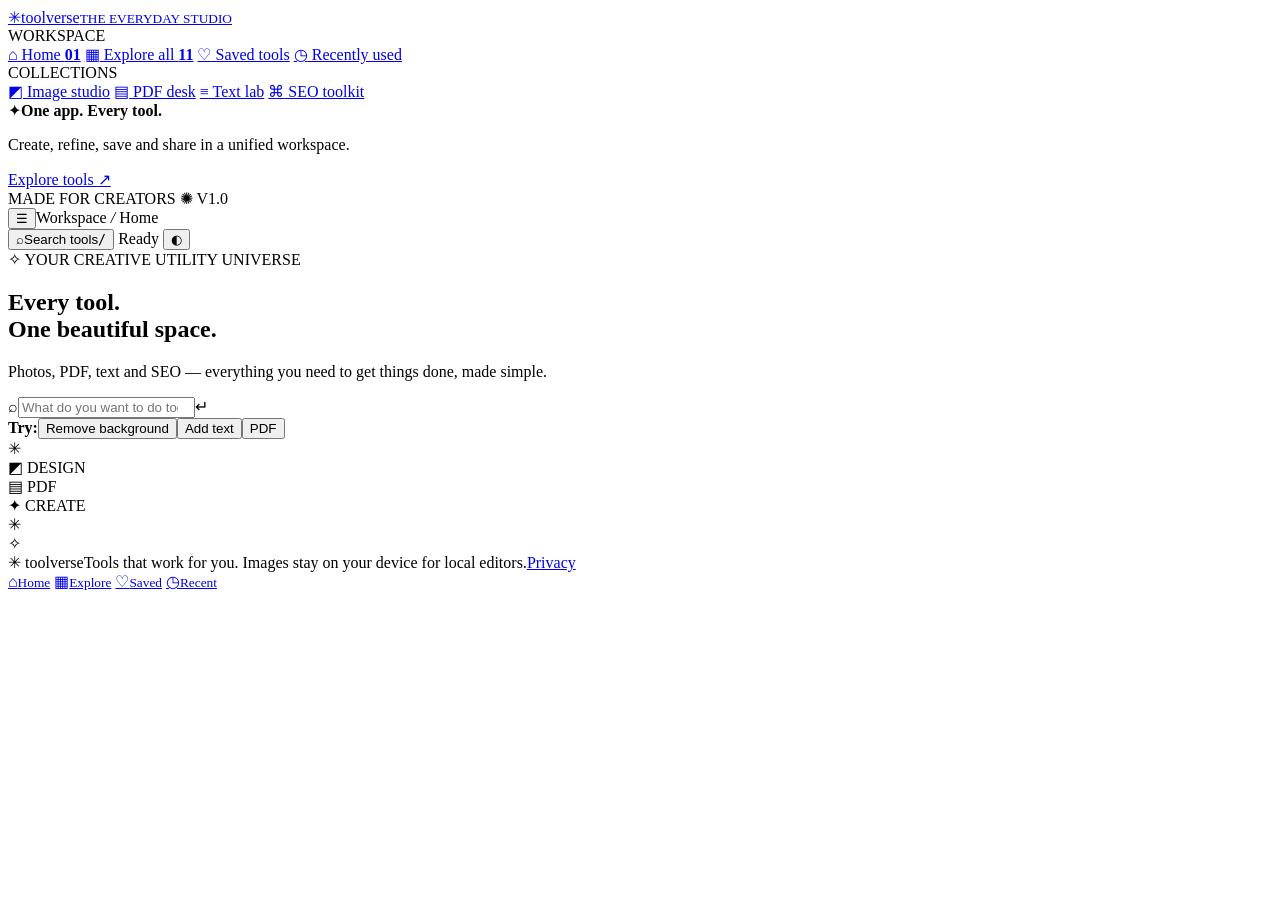
==== index.html @ 27af2f19 "Initialize Toolverse native-style utility workspace" ====
<!doctype html>
<html lang="en">
<head>
  <meta charset="utf-8">
  <meta name="viewport" content="width=device-width, initial-scale=1, viewport-fit=cover">
  <meta name="theme-color" content="#101124">
  <meta name="description" content="Toolverse: free photo tools, PDF editing, text converters and SEO utilities in one easy workspace.">
  <meta name="robots" content="index,follow">
  <title>Toolverse — All your everyday tools in one app</title>
  <link rel="icon" href="./assets/icon.svg" type="image/svg+xml">
  <link rel="stylesheet" href="./assets/styles.css">
</head>
<body>
  <div class="bg-orbs" aria-hidden="true"><i></i><i></i><i></i></div>
  <div class="app">
    <aside class="sidebar" aria-label="Main navigation">
      <a href="./" class="brand" data-nav="home"><span class="brand-icon">✳</span><span>tool<span class="brand-accent">verse</span><small>THE EVERYDAY STUDIO</small></span></a>
      <div class="side-caption">WORKSPACE</div>
      <nav class="side-links" id="sideNav">
        <a href="#home" data-nav="home" class="active"><span>⌂</span> Home <b>01</b></a>
        <a href="#explore" data-nav="explore"><span>▦</span> Explore all <b>11</b></a>
        <a href="#saved" data-nav="saved"><span>♡</span> Saved tools</a>
        <a href="#recent" data-nav="recent"><span>◷</span> Recently used</a>
      </nav>
      <div class="side-caption">COLLECTIONS</div>
      <nav class="side-links" id="categoryNav">
        <a href="#category/image" data-category="image"><span>◩</span> Image studio</a>
        <a href="#category/pdf" data-category="pdf"><span>▤</span> PDF desk</a>
        <a href="#category/text" data-category="text"><span>≡</span> Text lab</a>
        <a href="#category/seo" data-category="seo"><span>⌘</span> SEO toolkit</a>
      </nav>
      <div class="side-panel"><span class="side-panel-dot">✦</span><strong>One app. Every tool.</strong><p>Create, refine, save and share in a unified workspace.</p><a href="#explore">Explore tools <span>↗</span></a></div>
      <div class="sidebar-footer">MADE FOR CREATORS <span>✺</span> V1.0</div>
    </aside>
    <div class="main-shell">
      <header class="topbar">
        <div class="top-left"><button class="icon-btn menu-btn" type="button" id="menuBtn" aria-label="Open menu">☰</button><span class="breadcrumb" id="breadcrumb">Workspace <em>/</em> Home</span></div>
        <div class="top-actions">
          <button class="mini-search" type="button" id="searchFocus"><span>⌕</span><span>Search tools</span><kbd>/</kbd></button>
          <span class="online-pill" id="networkBadge"><i></i> Ready</span>
          <button class="icon-btn" type="button" id="themeBtn" aria-label="Toggle color theme" title="Toggle theme">◐</button>
        </div>
      </header>
      <main id="main" tabindex="-1">
        <section class="hero" aria-labelledby="mainTitle">
          <div class="hero-copy">
            <div class="eyebrow"><span>✧</span> YOUR CREATIVE UTILITY UNIVERSE <span class="eyebrow-line"></span></div>
            <h1 id="mainTitle">Every tool.<br><span>One beautiful</span> space<span class="accent-dot">.</span></h1>
            <p>Photos, PDF, text and SEO — everything you need to get things done, made simple.</p>
            <div class="search-wrap"><span class="search-glyph">⌕</span><input id="searchInput" type="search" placeholder="What do you want to do today?" aria-label="Search tools" autocomplete="off"><span class="search-key">↵</span></div>
            <div class="hero-trends"><strong>Try:</strong><button data-search="Remove background">Remove background</button><button data-search="Add text">Add text</button><button data-search="PDF">PDF</button></div>
          </div>
          <div class="hero-art" aria-hidden="true"><div class="art-ring ring-1"></div><div class="art-ring ring-2"></div><div class="art-center">✳</div><div class="art-float one"><span>◩</span> DESIGN</div><div class="art-float two"><span>▤</span> PDF</div><div class="art-float three"><span>✦</span> CREATE</div><div class="art-spark one">✳</div><div class="art-spark two">✧</div></div>
        </section>
        <div id="dynamic"></div>
        <noscript><section class="fallback"><h2>Explore 11 tools</h2><p>Enable JavaScript to use the tools.</p><p>Image overlays, add text to photo, simple background eraser, black and white converter, blur photo, PDF page numbers, case converter, canonical tag generator, Blogger sitemap helper, AMP HTML audit and hreflang checker.</p></section></noscript>
      </main>
      <footer class="footer"><span>✳ toolverse</span><span>Tools that work for you. Images stay on your device for local editors.</span><a href="./privacy.html">Privacy</a></footer>
    </div>
  </div>
  <nav class="bottom-nav" aria-label="Mobile navigation">
    <a href="#home" data-nav="home" class="active"><span>⌂</span><small>Home</small></a>
    <a href="#explore" data-nav="explore"><span>▦</span><small>Explore</small></a>
    <a href="#saved" data-nav="saved"><span>♡</span><small>Saved</small></a>
    <a href="#recent" data-nav="recent"><span>◷</span><small>Recent</small></a>
  </nav>
  <div id="drawerShade" class="drawer-shade" hidden></div>
  <div id="toast" role="status" aria-live="polite"></div>
  <script defer src="./assets/app.js"></script>
  <script defer src="./assets/tools.js"></script>
</body>
</html>
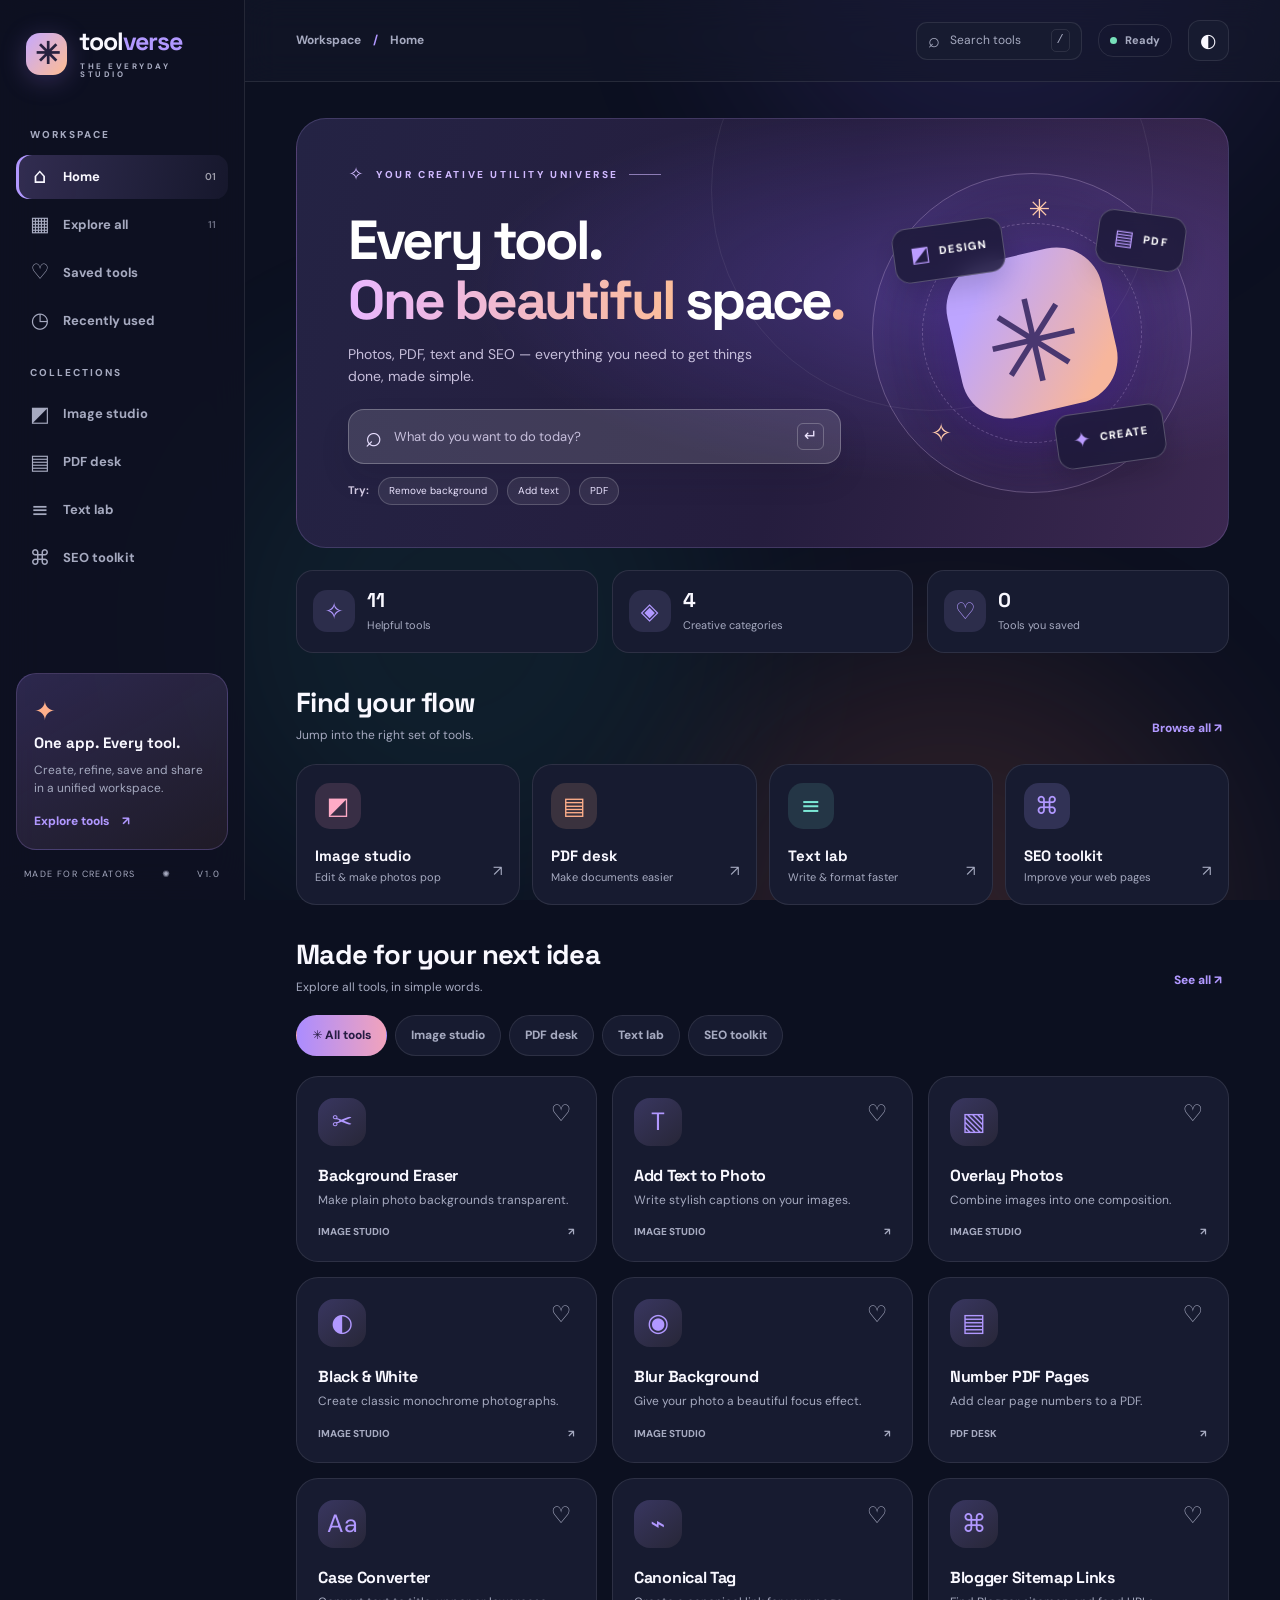
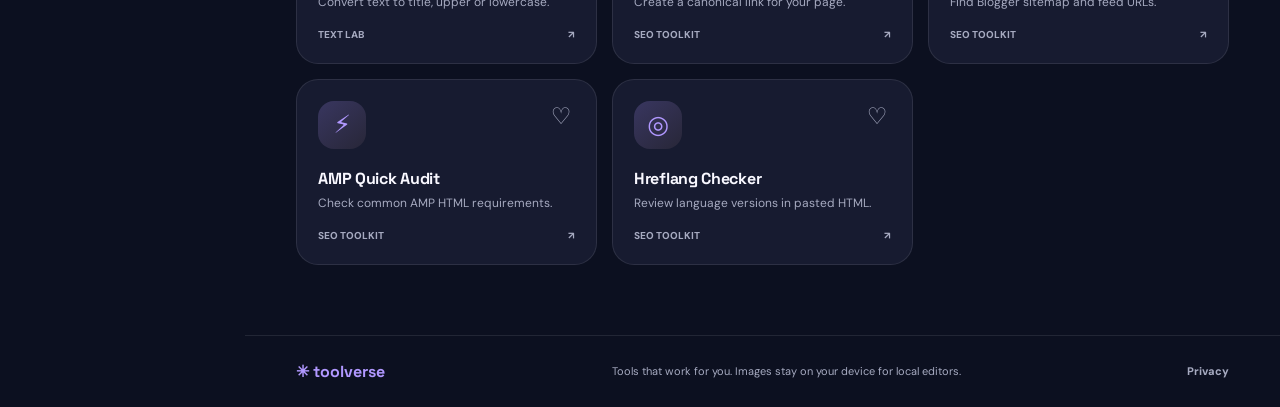
==== commit 66ecc3cb: "Enable installable web app manifest" ====
--- a/index.html
+++ b/index.html
@@ -8,6 +8,8 @@
   <meta name="robots" content="index,follow">
   <title>Toolverse — All your everyday tools in one app</title>
   <link rel="icon" href="./assets/icon.svg" type="image/svg+xml">
+  <link rel="manifest" href="./manifest.webmanifest">
+  <meta name="apple-mobile-web-app-capable" content="yes">
   <link rel="stylesheet" href="./assets/styles.css">
 </head>
 <body>
--- a/assets/styles.css
+++ b/assets/styles.css
@@ -0,0 +1,23 @@
+@import url('https://fonts.googleapis.com/css2?family=DM+Sans:wght@400;500;600;700;800&family=Space+Grotesk:wght@400;500;600;700&display=swap');
+:root{color-scheme:dark;--bg:#0c1020;--panel:#171b30;--panel2:#20243b;--ink:#f9f8ff;--muted:#a6aac0;--line:rgba(255,255,255,.095);--violet:#b198ff;--peach:#ffaf8b;--mint:#7ce9d6;--sky:#9bd2ff;--shadow:0 16px 44px rgba(0,0,0,.22);--radius:24px;--side:245px}
+:root.light{color-scheme:light;--bg:#f7f5ff;--panel:#fff;--panel2:#f0eefe;--ink:#1e1b37;--muted:#68647b;--line:rgba(32,28,64,.10);--violet:#7050dc;--peach:#c25c4c;--mint:#087b6b;--sky:#375cbd;--shadow:0 16px 40px rgba(48,34,101,.09)}
+*{box-sizing:border-box}html{scroll-behavior:smooth;-webkit-text-size-adjust:100%}body{margin:0;background:var(--bg);color:var(--ink);font:15px/1.55 'DM Sans',system-ui,sans-serif;min-height:100vh}a{color:inherit;text-decoration:none}button,input,textarea,select{font:inherit}button{cursor:pointer}button:disabled{opacity:.52;cursor:not-allowed}img,canvas{max-width:100%}input,textarea,select{color:var(--ink)}::selection{background:rgba(178,150,255,.36)}:focus-visible{outline:3px solid var(--mint);outline-offset:3px}[hidden]{display:none!important}
+.bg-orbs{pointer-events:none;position:fixed;inset:0;overflow:hidden;z-index:-1}.bg-orbs i{position:absolute;width:530px;height:530px;border-radius:50%;filter:blur(100px);opacity:.13}.bg-orbs i:nth-child(1){background:#815dff;top:-330px;right:1%}.bg-orbs i:nth-child(2){background:#ff835e;bottom:-290px;right:5%}.bg-orbs i:nth-child(3){background:#40efdb;top:40%;left:15%;opacity:.065}
+.app{display:flex;max-width:1900px;margin:0 auto}.sidebar{position:sticky;top:0;height:100dvh;width:var(--side);flex-shrink:0;display:flex;flex-direction:column;padding:28px 16px 18px;background:rgba(15,17,34,.78);border-right:1px solid var(--line);backdrop-filter:blur(18px);z-index:20}.light .sidebar{background:rgba(255,255,255,.79)}
+.brand{display:flex;align-items:center;gap:12px;padding:0 10px 26px;font-family:'Space Grotesk',sans-serif;font-size:25px;font-weight:700;letter-spacing:-1.2px;line-height:1.1}.brand-icon{background:linear-gradient(130deg,#c5a8ff,#ffbd92);box-shadow:0 5px 26px rgba(168,129,255,.25);color:#27213f;width:42px;height:42px;border-radius:14px;display:grid;place-items:center;font-size:30px}.brand-accent{color:var(--violet)}.brand small{display:block;color:var(--muted);font-family:'DM Sans',sans-serif;font-size:8px;font-weight:800;letter-spacing:2.5px;margin:6px 0 0 1px}
+.side-caption{margin:22px 14px 12px;color:var(--muted);font-size:10px;letter-spacing:2px;font-weight:800}.side-links{display:grid;gap:4px}.side-links a{min-height:44px;border-radius:13px;display:flex;align-items:center;gap:11px;padding:0 12px;color:var(--muted);font-size:13px;font-weight:700;transition:background .2s,color .2s}.side-links a>span{font-size:21px;font-weight:400;width:24px;text-align:center}.side-links a b{margin-left:auto;font-size:10px;font-weight:600;opacity:.6}.side-links a.active,.side-links a:hover{background:linear-gradient(100deg,rgba(180,149,255,.22),rgba(180,149,255,.055));color:var(--ink)}.side-links a.active{box-shadow:inset 3px 0 var(--violet)}
+.side-panel{margin-top:auto;background:linear-gradient(150deg,rgba(163,131,250,.21),rgba(255,169,127,.075));border:1px solid rgba(183,153,255,.21);padding:17px;border-radius:20px}.side-panel-dot{color:var(--peach);font-size:26px}.side-panel strong{display:block;font-family:'Space Grotesk';font-size:15px}.side-panel p{font-size:12px;color:var(--muted);margin:6px 0 11px}.side-panel a{font-size:12px;font-weight:800;color:var(--violet)}.side-panel a span{margin-left:10px}.sidebar-footer{padding:18px 8px 0;color:var(--muted);font-size:9px;letter-spacing:1.4px;display:flex;justify-content:space-between}
+.main-shell{flex:1;min-width:0}.topbar{height:82px;display:flex;align-items:center;justify-content:space-between;gap:12px;padding:0 clamp(22px,4vw,57px);border-bottom:1px solid var(--line);background:rgba(20,24,43,.55);backdrop-filter:blur(16px);position:sticky;top:0;z-index:12}.light .topbar{background:rgba(255,255,255,.76)}.top-left,.top-actions{display:flex;align-items:center;gap:16px}.breadcrumb{color:var(--muted);font-size:12px;font-weight:700}.breadcrumb em{font-style:normal;padding:0 9px;color:var(--violet)}.icon-btn{width:41px;height:41px;border:1px solid var(--line);background:var(--panel);border-radius:12px;color:var(--ink);font-size:19px;display:grid;place-items:center}.menu-btn{display:none}.mini-search{min-width:166px;height:38px;border:1px solid var(--line);background:var(--panel);border-radius:11px;color:var(--muted);display:flex;gap:10px;align-items:center;padding:0 11px;font-size:12px}.mini-search span:first-child{font-size:20px}.mini-search kbd{margin-left:auto;border:1px solid var(--line);border-radius:5px;padding:1px 5px}.online-pill{white-space:nowrap;border:1px solid var(--line);padding:7px 11px;border-radius:15px;font-size:11px;font-weight:800;color:var(--muted)}.online-pill i{display:inline-block;width:7px;height:7px;margin-right:5px;border-radius:50%;background:#77e0ba}.online-pill.offline i{background:#ff9e8d}
+main{min-height:calc(100vh - 150px);padding:36px clamp(22px,4vw,57px) 70px;max-width:1580px;margin:0 auto}
+.hero{position:relative;border:1px solid rgba(194,170,255,.18);border-radius:30px;min-height:350px;overflow:hidden;background:radial-gradient(ellipse at 72% 40%,rgba(134,98,255,.31),transparent 53%),linear-gradient(105deg,#242344,#251d3e 55%,#3c2851);padding:42px clamp(25px,4vw,55px);display:flex;align-items:center;justify-content:space-between;isolation:isolate}.light .hero{background:linear-gradient(110deg,#eae4ff,#fde8e6)}.hero:before{content:'';position:absolute;width:440px;height:440px;border-radius:50%;border:1px solid rgba(255,255,255,.065);right:8%;top:-150px;pointer-events:none}.hero-copy{max-width:600px;z-index:1}.eyebrow{font-size:10px;letter-spacing:2.6px;color:#d0b9ff;font-weight:800;display:flex;gap:10px;align-items:center}.light .eyebrow{color:#775abb}.eyebrow span:first-child{font-size:18px}.eyebrow-line{display:block;width:32px;height:1px;background:currentColor;opacity:.6}.hero h1{font:700 clamp(37px,4.3vw,66px)/1.09 'Space Grotesk',sans-serif;letter-spacing:-2.8px;margin:21px 0 14px;color:#fff}.light .hero h1{color:#2e2146}.hero h1>span{background:linear-gradient(90deg,#e9b7ff,#fabc9a);color:transparent;background-clip:text}.light .hero h1>span{background-image:linear-gradient(90deg,#7551bb,#d56d6a)}.accent-dot{color:#ffbe9c!important;background:none!important}.hero p{color:#c7bfdc;max-width:440px;margin:0 0 22px;font-size:14px}.light .hero p{color:#635674}
+.search-wrap{width:min(100%,493px);height:55px;display:flex;align-items:center;gap:10px;border:1px solid rgba(255,255,255,.25);border-radius:16px;background:rgba(255,255,255,.13);padding:0 16px;box-shadow:0 15px 30px rgba(19,16,44,.1)}.light .search-wrap{background:rgba(255,255,255,.7);border-color:rgba(32,28,60,.14)}.search-glyph{font-size:29px;color:#e8deff}.light .search-glyph{color:#7054ad}.search-wrap input{width:100%;min-width:0;border:0;background:transparent;outline:0;color:#fff;font-size:13px}.search-wrap input::placeholder{color:#c8c0dd}.light .search-wrap input{color:#2a2144}.light .search-wrap input::placeholder{color:#8e849c}.search-key{font-size:16px;border-radius:6px;border:1px solid rgba(255,255,255,.24);padding:0 6px;color:#eee4ff}.light .search-key{color:#7d649b;border-color:#b8add0}.hero-trends{display:flex;align-items:center;gap:9px;flex-wrap:wrap;margin-top:13px;color:#d0c7e0;font-size:11px}.hero-trends button{border:1px solid rgba(255,255,255,.18);background:rgba(255,255,255,.075);border-radius:20px;color:#ebe4ff;padding:5px 10px;font-size:10px}.light .hero-trends,.light .hero-trends button{color:#68557d;border-color:#ad98c5}
+.hero-art{position:relative;align-self:stretch;width:35%;min-width:220px;flex-shrink:0}.art-ring{position:absolute;border-radius:50%;border:1px solid rgba(236,208,255,.28);top:50%;left:50%;transform:translate(-50%,-50%)}.ring-1{width:320px;height:320px;box-shadow:inset 0 0 50px rgba(148,104,255,.1)}.ring-2{width:220px;height:220px;border-style:dashed;animation:spin 60s linear infinite}.art-center{width:158px;height:158px;border-radius:46px;position:absolute;top:50%;left:50%;transform:translate(-50%,-50%) rotate(-13deg);display:grid;place-items:center;background:linear-gradient(130deg,#bda5ff 20%,#f7b69c 85%);color:#493770;font-size:115px;box-shadow:0 20px 60px rgba(64,20,155,.46)}.art-float{position:absolute;background:rgba(27,24,54,.8);border:1px solid rgba(255,255,255,.24);border-radius:15px;padding:10px 16px;backdrop-filter:blur(10px);font-weight:800;font-size:11px;letter-spacing:1.2px;color:#fff;box-shadow:0 12px 28px rgba(0,0,0,.16)}.art-float span{font-size:21px;vertical-align:middle;color:#bb9cff;margin-right:4px}.art-float.one{top:18%;left:2%;transform:rotate(-8deg)}.art-float.two{top:15%;right:-3%;transform:rotate(8deg)}.art-float.three{bottom:12%;right:4%;transform:rotate(-8deg)}.art-spark{color:#ffcaab;position:absolute;font-size:26px}.art-spark.one{top:8%;left:49%}.art-spark.two{bottom:15%;left:15%}@keyframes spin{from{transform:translate(-50%,-50%) rotate(0deg)}to{transform:translate(-50%,-50%) rotate(360deg)}}
+.section-head{display:flex;align-items:flex-end;justify-content:space-between;gap:15px;margin:33px 0 19px}.section-title{font:700 clamp(21px,2.15vw,29px)/1.2 'Space Grotesk',sans-serif;letter-spacing:-.8px;margin:0}.section-sub{font-size:12px;color:var(--muted);margin:7px 0 0}.section-link{border:none;background:transparent;color:var(--violet);font-weight:800;font-size:12px;white-space:nowrap;padding:7px}
+.stats-strip{display:grid;grid-template-columns:repeat(3,1fr);gap:14px;margin:22px 0 12px}.stat{background:var(--panel);border:1px solid var(--line);border-radius:17px;display:flex;align-items:center;gap:12px;padding:16px}.stat-icon{width:42px;height:42px;flex-shrink:0;display:grid;place-items:center;border-radius:14px;font-size:23px;background:rgba(184,159,255,.13);color:var(--violet)}.stat strong{display:block;font:700 20px 'Space Grotesk'}.stat small{color:var(--muted);font-size:11px}
+.category-grid{display:grid;grid-template-columns:repeat(4,minmax(0,1fr));gap:12px}.category-card{display:flex;flex-direction:column;align-items:flex-start;min-height:140px;position:relative;overflow:hidden;padding:18px;border-radius:20px;background:var(--panel);border:1px solid var(--line);transition:transform .22s,border-color .22s}.category-card:hover,.tool-card:hover{transform:translateY(-3px);border-color:rgba(184,152,250,.5)}.category-glyph{display:grid;place-items:center;width:46px;height:46px;font-size:24px;border-radius:15px;margin-bottom:17px}.category-card strong{font:700 15px 'Space Grotesk'}.category-card small{font-size:11px;color:var(--muted);margin-top:4px}.category-arrow{position:absolute;right:17px;bottom:20px;color:var(--muted)}.tint-image{background:rgba(253,161,194,.14);color:#ffabc6}.tint-pdf{background:rgba(255,183,142,.15);color:var(--peach)}.tint-text{background:rgba(123,232,217,.13);color:var(--mint)}.tint-seo{background:rgba(166,153,255,.18);color:var(--violet)}
+.chip-row{display:flex;gap:8px;overflow-x:auto;padding-bottom:5px;scrollbar-width:none}.chip-row::-webkit-scrollbar{display:none}.chip{border:1px solid var(--line);background:var(--panel);color:var(--muted);font-size:12px;font-weight:800;border-radius:24px;white-space:nowrap;padding:10px 15px}.chip.active{background:linear-gradient(90deg,#ab8cff,#f1a3bc);border-color:transparent;color:#261c43}.tool-grid{display:grid;grid-template-columns:repeat(3,minmax(0,1fr));gap:15px;margin-top:15px}.tool-card{position:relative;background:var(--panel);border:1px solid var(--line);border-radius:22px;padding:21px;display:flex;flex-direction:column;min-height:186px;transition:transform .22s,border-color .22s}.tool-card-top{display:flex;align-items:flex-start;justify-content:space-between}.tool-symbol{width:48px;height:48px;border-radius:16px;background:linear-gradient(140deg,rgba(169,145,255,.23),rgba(255,189,158,.07));display:grid;place-items:center;font-size:25px;color:var(--violet)}.tool-star{border:0;background:transparent;font-size:23px;color:var(--muted);min-height:44px;min-width:44px;margin:-6px -8px 0 0}.tool-star.saved{color:#ffb484}.tool-card h3{font:700 16px 'Space Grotesk';margin:19px 0 5px;letter-spacing:-.3px}.tool-card p{color:var(--muted);font-size:12px;margin:0;max-width:270px}.tool-card-bottom{margin-top:auto;padding-top:15px;display:flex;justify-content:space-between;align-items:center;color:var(--muted);font-size:10px;font-weight:800}.tool-card-bottom span:last-child{color:var(--violet);font-size:18px}.empty-state{text-align:center;border:1px dashed var(--line);border-radius:22px;padding:50px 18px;color:var(--muted)}.empty-state strong{color:var(--ink);font-size:19px;display:block;margin-bottom:7px}.empty-state a{display:inline-block;margin-top:13px;color:var(--violet);font-weight:800}
+.workspace-head{display:flex;gap:15px;align-items:center;justify-content:space-between;margin:0 0 24px}.workspace-title-wrap{display:flex;align-items:center;gap:15px}.workspace-symbol{width:60px;height:60px;border-radius:19px;font-size:30px;display:grid;place-items:center;background:linear-gradient(140deg,rgba(175,147,255,.35),rgba(253,173,143,.17));color:var(--violet)}.workspace-head h1{font:700 clamp(23px,3vw,33px) 'Space Grotesk';margin:0;letter-spacing:-1px}.workspace-head p{color:var(--muted);font-size:12px;margin:4px 0 0}.workspace-actions{display:flex;gap:8px;align-items:center}.workspace{display:grid;grid-template-columns:minmax(260px,360px) minmax(0,1fr);gap:17px;align-items:start}.pane{background:var(--panel);border:1px solid var(--line);border-radius:23px;padding:23px;min-width:0}.pane h2{font:700 17px 'Space Grotesk';margin:0 0 17px}.pane p{color:var(--muted)}.field{display:block;margin:0 0 18px}.field>span,.field>label{display:block;font-weight:800;font-size:12px;margin-bottom:9px}.field small{font-size:11px;color:var(--muted)}.control{display:block;width:100%;padding:13px 14px;border:1px solid var(--line);border-radius:13px;background:var(--panel2);font-size:13px;outline:0}.control:focus{border-color:var(--violet)}textarea.control{min-height:120px;resize:vertical}.control[type=color]{height:48px;padding:7px}.control[type=range]{padding:2px 0;accent-color:var(--violet);background:transparent}.field-row{display:grid;grid-template-columns:repeat(2,1fr);gap:11px}.field-row .field{min-width:0}.upload{position:relative;border:1.5px dashed rgba(180,155,249,.45);border-radius:17px;min-height:134px;padding:19px;display:grid;place-items:center;text-align:center;gap:4px;background:linear-gradient(135deg,rgba(154,128,235,.085),rgba(245,160,166,.035));cursor:pointer;margin-bottom:17px}.upload input{position:absolute;inset:0;opacity:0;cursor:pointer;width:100%;height:100%}.upload span{font-size:29px;color:var(--violet)}.upload strong{font-size:13px}.upload small{color:var(--muted);font-size:11px}.upload.drag{border-color:var(--mint);background:rgba(113,229,202,.12)}.btn{display:inline-flex;align-items:center;justify-content:center;gap:9px;min-height:47px;padding:11px 17px;border-radius:13px;font-size:13px;font-weight:800;border:1px solid var(--line);background:var(--panel2);color:var(--ink);transition:transform .15s}.btn:hover:not(:disabled){transform:translateY(-1px)}.btn.primary{background:linear-gradient(103deg,#b395ff,#ffb19b);color:#261c40;border:0}.btn.secondary{background:rgba(158,144,236,.13)}.btn.ghost{background:transparent}.btn.full{width:100%}.btn-row{display:flex;flex-wrap:wrap;gap:9px;margin:13px 0}.btn-row .btn{flex:1}.work-output{min-height:322px;display:flex;flex-direction:column;justify-content:center;align-items:stretch;gap:16px}.preview-empty{min-height:270px;display:grid;place-content:center;text-align:center;border:1px dashed var(--line);border-radius:17px;color:var(--muted);background:repeating-linear-gradient(45deg,transparent,transparent 9px,rgba(180,150,255,.025) 9px,rgba(180,150,255,.025) 18px)}.preview-empty span{font-size:47px;color:var(--violet)}.preview-empty p{font-size:12px}.canvas-wrap{display:flex;align-items:center;justify-content:center;min-height:260px;max-height:540px;border-radius:17px;overflow:auto;background-image:linear-gradient(45deg,#63647935 25%,transparent 25%),linear-gradient(-45deg,#63647935 25%,transparent 25%),linear-gradient(45deg,transparent 75%,#63647935 75%),linear-gradient(-45deg,transparent 75%,#63647935 75%);background-size:22px 22px;background-position:0 0,0 11px,11px -11px,-11px 0}.canvas-wrap canvas{max-height:520px;max-width:100%;object-fit:contain;touch-action:none;display:block}.notice{background:rgba(174,143,254,.10);border:1px solid rgba(174,143,254,.20);padding:12px;border-radius:13px;color:var(--muted);font-size:12px;line-height:1.6}.notice strong{color:var(--ink)}.results-box{border:1px solid var(--line);border-radius:14px;background:var(--panel2);padding:16px;white-space:pre-wrap;overflow-wrap:anywhere;max-height:430px;overflow:auto;font:12px/1.65 ui-monospace,SFMono-Regular,Consolas,monospace}.status{color:var(--muted);font-size:12px;margin:10px 0}.status.success{color:var(--mint)}.status.error{color:#ff9e97}.preview-toolbar{display:flex;justify-content:space-between;align-items:center;gap:10px}.preview-toolbar strong{font-size:13px}.preview-toolbar small{color:var(--muted);font-size:11px}.segmented{display:flex;flex-wrap:wrap;gap:7px}.segment{padding:9px 12px;border:1px solid var(--line);border-radius:10px;color:var(--muted);background:var(--panel2);font-size:11px;font-weight:800}.segment.active{background:rgba(173,148,250,.25);border-color:var(--violet);color:var(--ink)}.tool-details{border:1px solid var(--line);border-radius:17px;padding:18px;margin-top:17px;background:var(--panel)}.tool-details h3{font:700 15px 'Space Grotesk';margin:0 0 10px}.tool-details p,.tool-details li{color:var(--muted);font-size:12px}.tool-details ul{padding-left:18px}.related-grid{display:flex;gap:10px;overflow-x:auto;padding:5px 0}.related-link{min-width:158px;background:var(--panel);border:1px solid var(--line);padding:13px;border-radius:13px;font-size:12px;font-weight:800}.related-link span{display:block;font-size:24px;color:var(--violet)}.search-results{margin-top:24px}.footer{display:flex;justify-content:space-between;gap:15px;align-items:center;padding:25px clamp(22px,4vw,57px);border-top:1px solid var(--line);font-size:11px;color:var(--muted)}.footer span:first-child{font:700 16px 'Space Grotesk';color:var(--violet)}.footer a{font-weight:800}.bottom-nav{display:none}#toast{position:fixed;bottom:26px;left:50%;transform:translate(-50%,20px);max-width:min(90vw,450px);padding:13px 19px;background:#292343;color:#fff;border:1px solid rgba(207,188,255,.3);border-radius:13px;box-shadow:var(--shadow);font-weight:700;font-size:12px;opacity:0;pointer-events:none;transition:.2s;z-index:80;text-align:center}#toast.show{opacity:1;transform:translate(-50%,0)}
+@media(max-width:1160px){:root{--side:215px}.hero-art{width:30%;min-width:190px}.ring-1{width:260px;height:260px}.ring-2{width:195px;height:195px}.category-grid{grid-template-columns:repeat(2,1fr)}.tool-grid{grid-template-columns:repeat(2,minmax(0,1fr))}.workspace{grid-template-columns:minmax(230px,310px) minmax(0,1fr)}}
+@media(max-width:790px){.sidebar{position:fixed;left:0;top:0;width:265px;transform:translateX(-101%);transition:transform .22s}.sidebar.open{transform:translateX(0)}.drawer-shade{position:fixed;inset:0;background:rgba(5,5,19,.65);z-index:18}.menu-btn{display:grid}.topbar{height:66px;padding:0 16px}.mini-search{min-width:42px;width:42px;justify-content:center;padding:0}.mini-search span:nth-child(2),.mini-search kbd{display:none}.online-pill{font-size:0;padding:9px}.online-pill i{margin:0}.top-actions{gap:7px}.top-left{gap:9px}.breadcrumb{font-size:11px}main{padding:20px 17px 100px}.hero{padding:28px 24px;min-height:320px}.hero-art{opacity:.55;position:absolute;right:-110px;width:290px;top:0;bottom:0;pointer-events:none}.hero-copy{position:relative;max-width:520px}.hero h1{font-size:clamp(37px,7vw,55px);letter-spacing:-1.7px}.hero p{max-width:380px}.search-wrap{background:rgba(20,17,49,.45)}.light .search-wrap{background:rgba(255,255,255,.8)}.section-head{margin-top:26px}.workspace{grid-template-columns:1fr}.pane{padding:19px}.bottom-nav{display:flex;position:fixed;bottom:0;left:0;right:0;z-index:14;background:rgba(19,20,37,.94);border-top:1px solid var(--line);backdrop-filter:blur(18px);padding:7px 5px calc(7px + env(safe-area-inset-bottom));height:calc(67px + env(safe-area-inset-bottom))}.light .bottom-nav{background:rgba(255,255,255,.94)}.bottom-nav a{flex:1;display:grid;place-items:center;gap:0;color:var(--muted);font-size:26px;line-height:1.2}.bottom-nav a small{font-size:10px;font-weight:800}.bottom-nav a.active{color:var(--violet)}.footer{padding-bottom:100px}.workspace-head{flex-wrap:wrap}.workspace-actions{margin-left:auto}.stats-strip{gap:8px}.stat{padding:11px;gap:7px}.stat-icon{width:35px;height:35px;font-size:20px}.stat strong{font-size:16px}.stat small{font-size:10px}#toast{bottom:calc(82px + env(safe-area-inset-bottom))}}
+@media(max-width:500px){.hero{min-height:325px;padding:28px 20px;border-radius:24px}.hero-art{opacity:.28;right:-155px}.hero p{font-size:13px}.hero h1{font-size:39px}.eyebrow{font-size:9px;letter-spacing:1.2px}.search-wrap{height:53px}.hero-trends{gap:5px}.hero-trends button{padding:5px 7px}.category-grid{gap:10px}.category-card{min-height:126px;padding:15px}.category-glyph{height:42px;width:42px;margin-bottom:11px}.category-card strong{font-size:13px}.tool-grid{grid-template-columns:1fr;gap:11px}.tool-card{min-height:169px;padding:17px}.tool-card h3{margin-top:12px}.section-head{align-items:center}.section-title{font-size:22px}.workspace-head{align-items:flex-start}.workspace-symbol{width:51px;height:51px}.workspace-head h1{font-size:25px}.workspace-actions{margin-top:10px}.field-row{grid-template-columns:1fr 1fr}.pane{padding:16px;border-radius:20px}.footer span:nth-child(2){display:none}.stat{display:block;text-align:center}.stat-icon{margin:0 auto 6px}}
+@media(prefers-reduced-motion:reduce){*,*:before,*:after{scroll-behavior:auto!important;animation-duration:.001ms!important;transition-duration:.001ms!important}}
